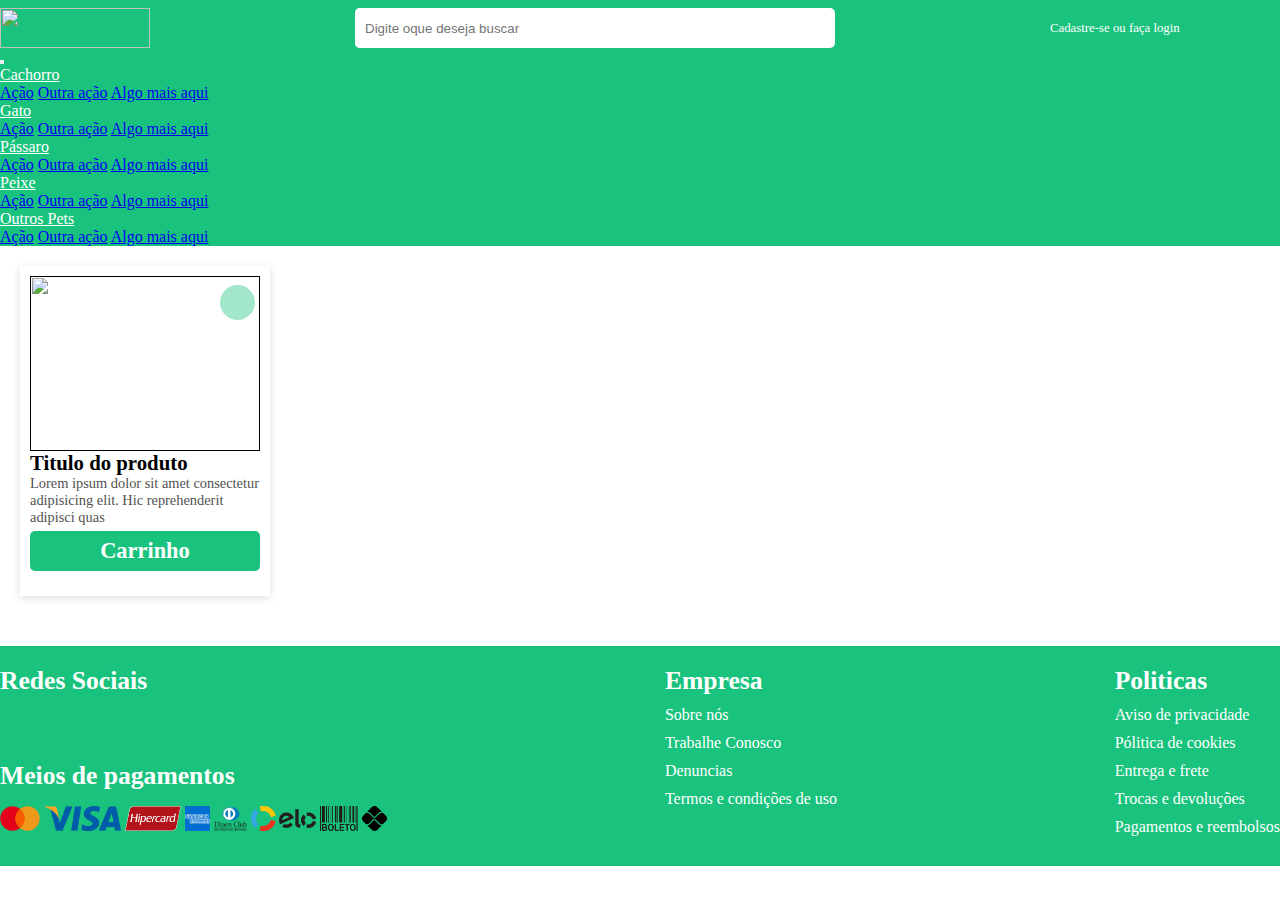
==== index.html @ e33869b9 "first commit" ====
<!DOCTYPE html>
<html lang="pt-br">
  <head>
    <meta charset="UTF-8" />
    <meta name="viewport" content="width=device-width, initial-scale=1.0" />
    <!-- Boostrap -->
    <link
      rel="stylesheet"
      href="https://stackpath.bootstrapcdn.com/bootstrap/4.1.3/css/bootstrap.min.css"
      integrity="sha384-MCw98/SFnGE8fJT3GXwEOngsV7Zt27NXFoaoApmYm81iuXoPkFOJwJ8ERdknLPMO"
      crossorigin="anonymous"
    />
    <script
      src="https://code.jquery.com/jquery-3.3.1.slim.min.js"
      integrity="sha384-q8i/X+965DzO0rT7abK41JStQIAqVgRVzpbzo5smXKp4YfRvH+8abtTE1Pi6jizo"
      crossorigin="anonymous"
    ></script>
    <script
      src="https://cdnjs.cloudflare.com/ajax/libs/popper.js/1.14.3/umd/popper.min.js"
      integrity="sha384-ZMP7rVo3mIykV+2+9J3UJ46jBk0WLaUAdn689aCwoqbBJiSnjAK/l8WvCWPIPm49"
      crossorigin="anonymous"
    ></script>
    <script
      src="https://stackpath.bootstrapcdn.com/bootstrap/4.1.3/js/bootstrap.min.js"
      integrity="sha384-ChfqqxuZUCnJSK3+MXmPNIyE6ZbWh2IMqE241rYiqJxyMiZ6OW/JmZQ5stwEULTy"
      crossorigin="anonymous"
    ></script>
    <!-- Icons Font from Flaticon -->
    <link rel="stylesheet" href="https://cdn-uicons.flaticon.com/2.0.0/uicons-thin-straight/css/uicons-thin-straight.css" />
    <link rel="stylesheet" href="https://cdn-uicons.flaticon.com/2.0.0/uicons-regular-rounded/css/uicons-regular-rounded.css" />
    <link rel="stylesheet" href="https://cdn-uicons.flaticon.com/2.0.0/uicons-brands/css/uicons-brands.css" />
    <!-- Css -->
    <link rel="stylesheet" href="css/estiloGlobal.css" />
    <title>Pet Shop</title>
  </head>
  <body>
    <header class="cabecario">
      <div class="container cabecario-container">
        <!-- Área do logo -->
        <div class="logo-container">
          <a class="logo" href="index.html">
            <img src="" alt="" width="100%" height="100%" />
          </a>
        </div>

        <!-- Barra de busca -->
        <div class="barra-pesquisa-container">
          <input type="text" placeholder="Digite oque deseja buscar" />
          <i class="fi fi-rr-search"></i>
        </div>

        <!-- Demias botões do cabeçarios -->
        <div class="btn-cabecario-container">
          <div class="cadastro-entrar btn-cabecario">
            <i class="fi fi-rr-user"></i>
            <p>Cadastre-se ou faça login</p>
          </div>
          <div class="btn-cabecario">
            <i class="fi fi-rr-headset"></i>
          </div>
          <div class="btn-cabecario">
            <i class="fi fi-rr-heart"></i>
          </div>
          <div class="btn-cabecario">
            <i class="fi fi-rr-shopping-cart"></i>
          </div>
        </div>
      </div>
    </header>
    <nav class="navbar navbar-expand-lg">
      <button
        class="navbar-toggler"
        type="button"
        data-toggle="collapse"
        data-target="#navbarNavDropdown"
        aria-controls="navbarNavDropdown"
        aria-expanded="false"
        aria-label="Alterna navegação"
      >
        <span class="navbar-toggler-icon"></span>
      </button>
      <div class="container">
        <div class="collapse navbar-collapse" id="navbarNavDropdown">
          <ul class="navbar-nav">
            <!-- Cachorro -->
            <li class="nav-item dropdown">
              <a class="nav-link dropdown-toggle" href="#" role="button" data-toggle="dropdown" aria-haspopup="true" aria-expanded="false">
                <i class="fi fi-ts-dog"></i>
                Cachorro
              </a>
              <div class="dropdown-menu" aria-labelledby="navbarDropdownMenuLink">
                <a class="dropdown-item" href="#">Ação</a>
                <a class="dropdown-item" href="#">Outra ação</a>
                <a class="dropdown-item" href="#">Algo mais aqui</a>
              </div>
            </li>
            <!-- Gato -->
            <li class="nav-item dropdown">
              <a class="nav-link dropdown-toggle" href="#" role="button" data-toggle="dropdown" aria-haspopup="true" aria-expanded="false">
                <i class="fi fi-ts-cat"></i>
                Gato
              </a>
              <div class="dropdown-menu" aria-labelledby="navbarDropdownMenuLink">
                <a class="dropdown-item" href="#">Ação</a>
                <a class="dropdown-item" href="#">Outra ação</a>
                <a class="dropdown-item" href="#">Algo mais aqui</a>
              </div>
            </li>
            <!-- Passaro -->
            <li class="nav-item dropdown">
              <a class="nav-link dropdown-toggle" href="#" role="button" data-toggle="dropdown" aria-haspopup="true" aria-expanded="false">
                <i class="fi fi-ts-bird"></i>
                Pássaro
              </a>
              <div class="dropdown-menu" aria-labelledby="navbarDropdownMenuLink">
                <a class="dropdown-item" href="#">Ação</a>
                <a class="dropdown-item" href="#">Outra ação</a>
                <a class="dropdown-item" href="#">Algo mais aqui</a>
              </div>
            </li>
            <!-- Peixe -->
            <li class="nav-item dropdown">
              <a class="nav-link dropdown-toggle" href="#" role="button" data-toggle="dropdown" aria-haspopup="true" aria-expanded="false">
                <i class="fi fi-ts-fish"></i>
                Peixe
              </a>
              <div class="dropdown-menu" aria-labelledby="navbarDropdownMenuLink">
                <a class="dropdown-item" href="#">Ação</a>
                <a class="dropdown-item" href="#">Outra ação</a>
                <a class="dropdown-item" href="#">Algo mais aqui</a>
              </div>
            </li>
            <!-- Outros Pets -->
            <li class="nav-item dropdown">
              <a class="nav-link dropdown-toggle" href="#" role="button" data-toggle="dropdown" aria-haspopup="true" aria-expanded="false">
                Outros Pets
              </a>
              <div class="dropdown-menu" aria-labelledby="navbarDropdownMenuLink">
                <a class="dropdown-item" href="#">Ação</a>
                <a class="dropdown-item" href="#">Outra ação</a>
                <a class="dropdown-item" href="#">Algo mais aqui</a>
              </div>
            </li>
          </ul>
        </div>
      </div>
    </nav>
    <!-- Inicio card -->
    <div class="container card-container">
      <div class="card-produto">
        <a href="">
          <div class="card-img">
            <!-- Local da imagem em src -->
            <img src="" alt="" />
            <div class="card-favorito">
              <i class="fi fi-rr-heart"></i>
            </div>
          </div>
          <!-- Titulo do card. pequeno -->
          <h2 class="card-title">Titulo do produto</h2>
          <!-- Descrição -->
          <p>Lorem ipsum dolor sit amet consectetur adipisicing elit. Hic reprehenderit adipisci quas</p>
        </a>
        <div class="btn-card">
          <!-- add ao carrinho -->
          <a href="">Carrinho</a>
        </div>
      </div>
    </div>
    <!-- Fim Card -->

    <!-- Inicio Rodapé -->
    <footer>
      <div class="container rodape">
        <div class="coluna-rodape">
          <h3 class="titulo-rodape">Redes Sociais</h3>
          <div class="rede-sociais-icon">
            <i class="fi fi-brands-instagram"></i>
            <i class="fi fi-brands-facebook"></i>
            <i class="fi fi-brands-linkedin"></i>
            <i class="fi fi-brands-twitter-alt-square"></i>
          </div>
          <h3 class="titulo-rodape">Meios de pagamentos</h3>
          <div class="meio-de-pagamento-icon">
            <img src="assets/imgCartoes/mastercard-logo.png" alt="" />
            <img src="assets/imgCartoes/visa-logo.png" alt="" />
            <img src="assets/imgCartoes/hypercard-logo.png" alt="" />
            <img src="assets/imgCartoes/americanexpress-logo.png" alt="" />
            <img src="assets/imgCartoes/dinersclub-logo.png" alt="" />
            <img src="assets/imgCartoes/elo-logo.png" alt="" />
            <img src="assets/imgCartoes/barcode-icon.png" alt="" />
            <img src="assets/imgCartoes/pix.png" alt="" />
          </div>
        </div>
        <div class="coluna-rodape">
          <h3 class="titulo-rodape">Empresa</h3>
          <ul class="rodape-texto">
            <li>Sobre nós</li>
            <li>Trabalhe Conosco</li>
            <li>Denuncias</li>
            <li>Termos e condições de uso</li>
          </ul>
        </div>

        <div class="coluna-rodape">
          <h3 class="titulo-rodape">Politicas</h3>
          <ul class="rodape-texto">
            <li>Aviso de privacidade</li>
            <li>Pólitica de cookies</li>
            <li>Entrega e frete</li>
            <li>Trocas e devoluções</li>
            <li>Pagamentos e reembolsos</li>
          </ul>
        </div>
      </div>
    </footer>
    <!-- Fim Rodapé -->
  </body>
</html>
---- css/estiloGlobal.css ----
* {
  margin: 0;
  padding: 0;
  box-sizing: border-box;
  list-style: none;
}
.cabecario {
  background-color: #19c37d;
  color: white;
  padding-top: 8px;
}
.cabecario-container,
.btn-cabecario-container,
.cadastro-entrar {
  display: flex;
  justify-content: space-between;
  align-items: center;
}
/* Logo */
.logo-container {
  width: 150px;
  height: 40px;
}
/* Barra de Buscar */
.barra-pesquisa-container {
  background-color: #fff;
  border-radius: 5px;
  height: 40px;
  width: 480px;
  color: #000;
  display: flex;
  justify-content: space-between;
  align-items: center;
}
.barra-pesquisa-container input {
  height: 100%;
  width: 100%;
  border: none;
  outline: none;
  padding-left: 10px;
  border-radius: 5px;
}
.barra-pesquisa-container i {
  padding: 8px 20px;
  cursor: pointer;
}
/* Icons */
/* correção do icones devido ao before */
.btn-cabecario-container i {
  display: block;
  height: 30px;
  line-height: 1;
  font-size: 30px;
}
.cadastro-entrar {
  width: 150px;
  display: flex;
}
.cadastro-entrar p {
  font-size: 0.8rem;
  margin: auto;
  margin-left: 5px;
  line-height: 15px;
}
.btn-cabecario {
  padding: 5px;
  border-radius: 5px;
  cursor: pointer;
  transition: all 0.2s ease-in-out;
}
.btn-cabecario:not(:first-child) {
  margin-left: 20px;
}
.btn-cabecario:hover {
  background-color: #fff;
  color: #000;
}
/* Barra de Navegação */
.navbar {
  background-color: #19c37d;
}
.nav-link {
  border-radius: 5px;
  color: #fff;
  margin-right: 10px;
  transition: background-color 0.3s ease-in-out, color 0.3s ease-in-out;
}
.nav-link:hover {
  background-color: #fff;
  color: #000;
}

/* Card */
.card-produto {
  height: 330px;
  width: 250px;
  box-shadow: rgba(99, 99, 99, 0.2) 0px 2px 8px 0px;
  margin: 20px;
  padding: 10px;
  cursor: pointer;
}
.card-produto a {
  text-decoration: none;
  color: black;
}
.card-img {
  height: 175px;
  width: 100%;
}
.card-img img {
  height: 100%;
  width: 100%;
}
.card-favorito {
  position: relative;
  display: inline-block;
  top: -170px;
  left: 190px;
  background-color: #19c37d;
  border-radius: 35px;
  width: 35px;
  height: 35px;
  display: flex;
  justify-content: center;
  align-items: center;
  opacity: 0.4;
  transition: opacity 0.2s, transform 0.07s ease-in-out;
}
.card-favorito:hover {
  opacity: 1;
}
.card-favorito:active {
  transform: scale(1.1);
}
.card-favorito i {
  line-height: 1;
  display: block;
  font-size: 20px;
  color: #fff;
}
.card-produto h2 {
  font-size: 1.3rem;
  margin-bottom: 0;
}
.card-produto p {
  opacity: 0.7;
  font-size: 0.9rem;
  margin-bottom: 5px;
  overflow: hidden;
  text-overflow: ellipsis;
  display: -webkit-box;
  -webkit-line-clamp: 3;
  -webkit-box-orient: vertical;
}
.btn-card {
  width: 100%;
  height: 40px;
  border: none;
  background-color: #19c37d;
  border-radius: 5px;
  text-align: center;
  border-radius: 5px;
  transition: background 0.2s ease-in-out;
  transition: transform 0.08s ease-in-out;
}
.btn-card:hover {
  background-color: #16ac6d;
}
.btn-card:active {
  transform: scale(0.95);
}
.btn-card a {
  cursor: pointer;
  line-height: 40px;
  display: block;
  font-weight: bold;
  font-size: 1.4rem;
  color: #fff;
}
/* Rodapé */
footer {
  background-color: #19c37d;
  margin-top: 50px;
  padding: 20px 0;
  color: #fff;
}
.rodape {
  display: flex;
  justify-content: space-between;
}
.titulo-rodape {
  font-size: 1.6rem;
  margin-bottom: 0px;
}
.rodape-texto li {
  cursor: pointer;
  transition: opacity 0.3s ease-in-out;
  margin: 10px 0;
}
.rodape-texto li:hover {
  opacity: 0.8;
}
.rede-sociais-icon {
  display: flex;
}
.rede-sociais-icon i {
  display: block;
  height: 35px;
  font-size: 35px;
  line-height: 1;
  margin: 15px 5px;
}
.meio-de-pagamento-icon img {
  margin-top: 15px;
  height: 25px;
}
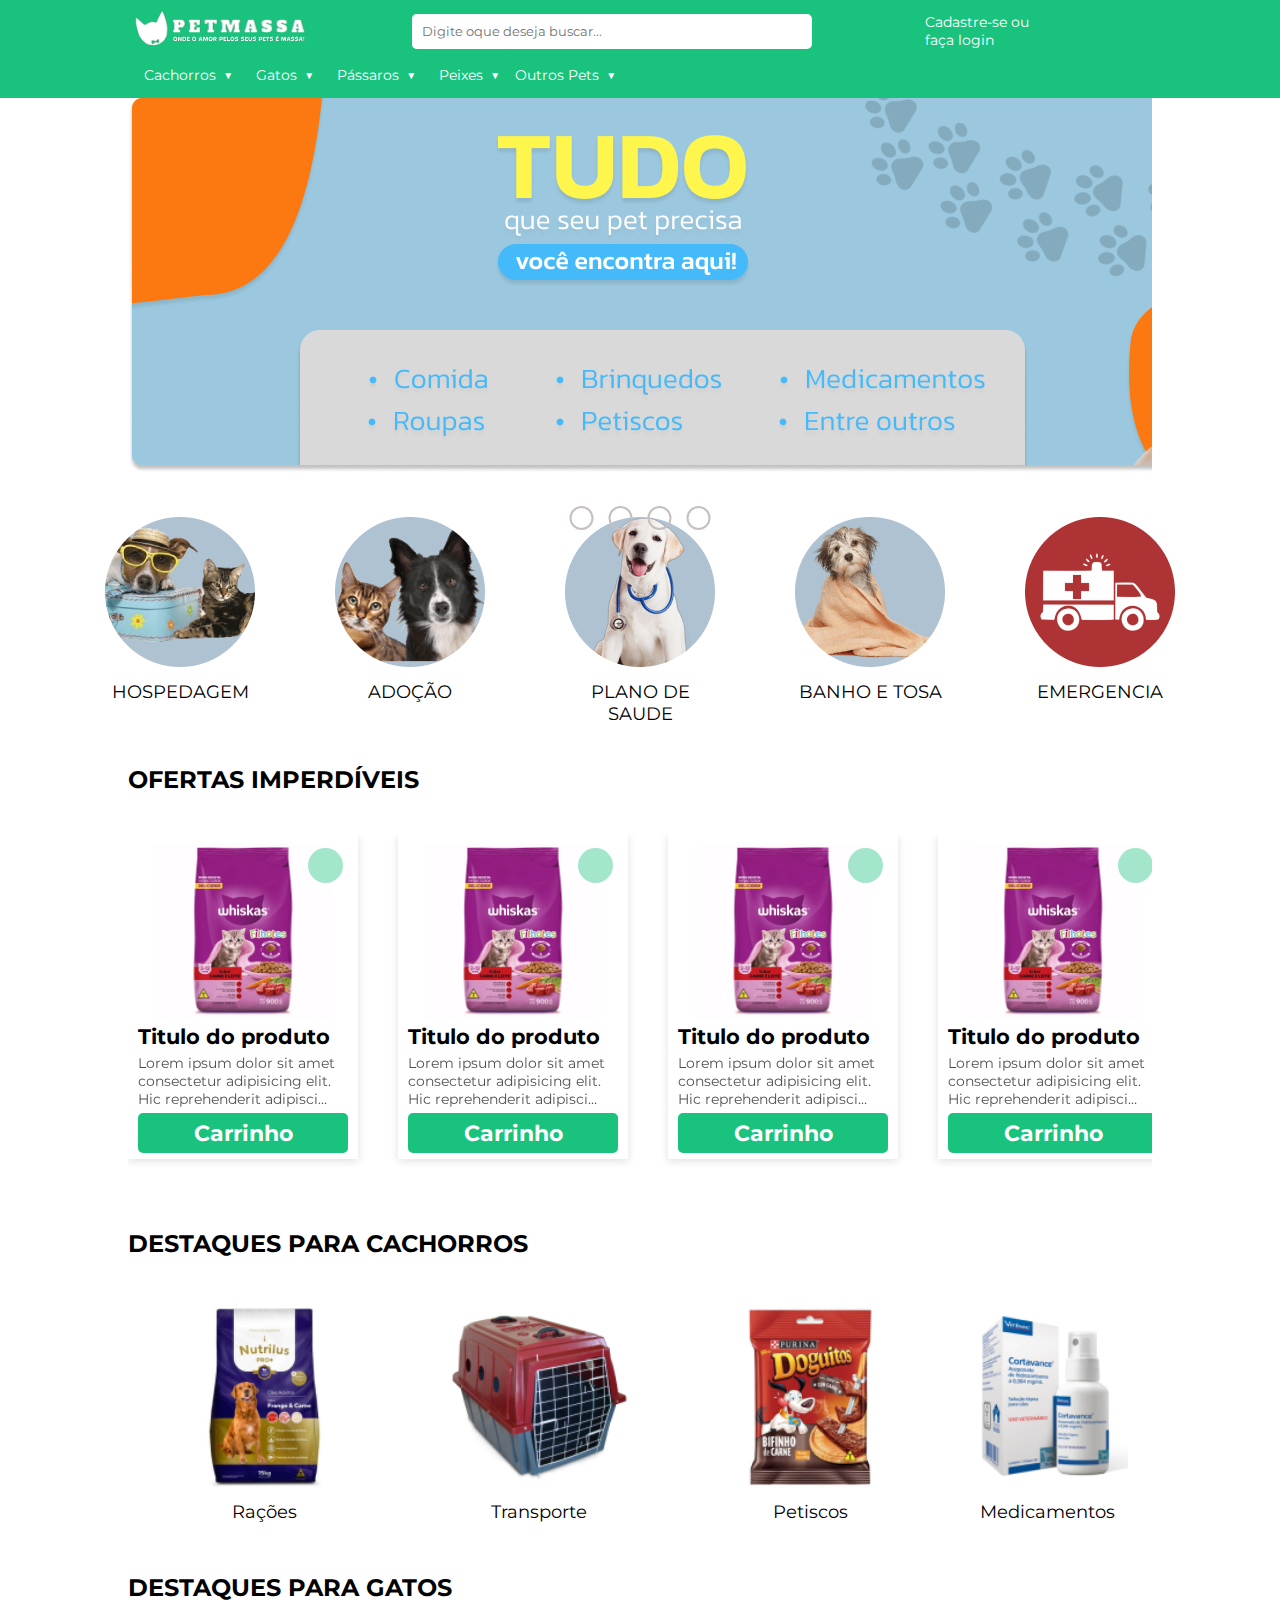
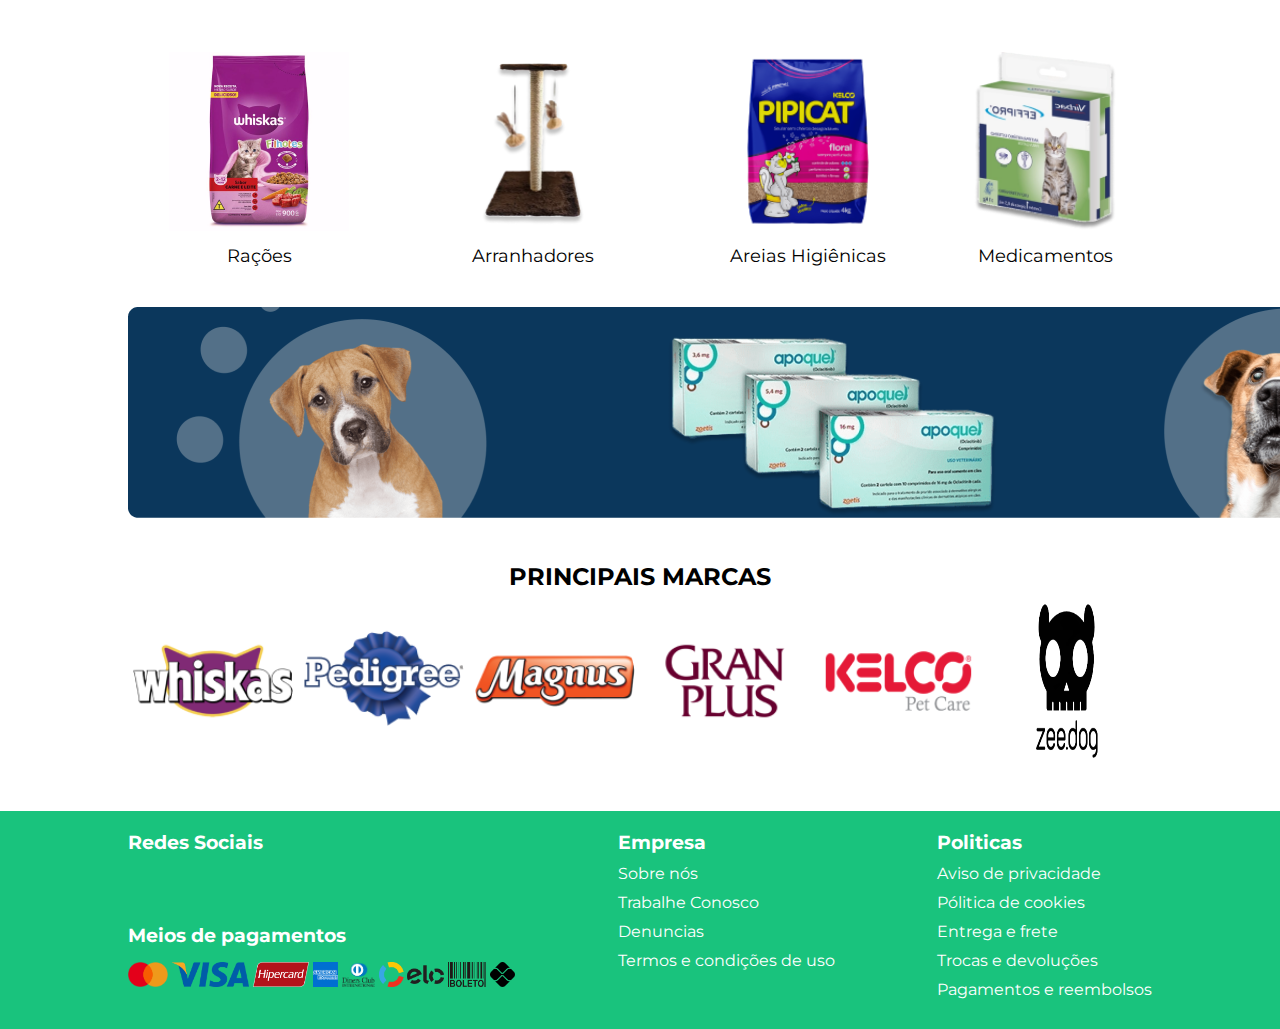
==== commit c7c74caf: "att" ====
--- a/index.html
+++ b/index.html
@@ -3,197 +3,512 @@
   <head>
     <meta charset="UTF-8" />
     <meta name="viewport" content="width=device-width, initial-scale=1.0" />
-    <!-- Boostrap -->
-    <link
-      rel="stylesheet"
-      href="https://stackpath.bootstrapcdn.com/bootstrap/4.1.3/css/bootstrap.min.css"
-      integrity="sha384-MCw98/SFnGE8fJT3GXwEOngsV7Zt27NXFoaoApmYm81iuXoPkFOJwJ8ERdknLPMO"
-      crossorigin="anonymous"
-    />
-    <script
-      src="https://code.jquery.com/jquery-3.3.1.slim.min.js"
-      integrity="sha384-q8i/X+965DzO0rT7abK41JStQIAqVgRVzpbzo5smXKp4YfRvH+8abtTE1Pi6jizo"
-      crossorigin="anonymous"
-    ></script>
-    <script
-      src="https://cdnjs.cloudflare.com/ajax/libs/popper.js/1.14.3/umd/popper.min.js"
-      integrity="sha384-ZMP7rVo3mIykV+2+9J3UJ46jBk0WLaUAdn689aCwoqbBJiSnjAK/l8WvCWPIPm49"
-      crossorigin="anonymous"
-    ></script>
-    <script
-      src="https://stackpath.bootstrapcdn.com/bootstrap/4.1.3/js/bootstrap.min.js"
-      integrity="sha384-ChfqqxuZUCnJSK3+MXmPNIyE6ZbWh2IMqE241rYiqJxyMiZ6OW/JmZQ5stwEULTy"
-      crossorigin="anonymous"
-    ></script>
-    <!-- Icons Font from Flaticon -->
+    <!-- importação externa -->
     <link rel="stylesheet" href="https://cdn-uicons.flaticon.com/2.0.0/uicons-thin-straight/css/uicons-thin-straight.css" />
     <link rel="stylesheet" href="https://cdn-uicons.flaticon.com/2.0.0/uicons-regular-rounded/css/uicons-regular-rounded.css" />
     <link rel="stylesheet" href="https://cdn-uicons.flaticon.com/2.0.0/uicons-brands/css/uicons-brands.css" />
-    <!-- Css -->
-    <link rel="stylesheet" href="css/estiloGlobal.css" />
+    <link rel="preconnect" href="https://fonts.googleapis.com" />
+    <link rel="preconnect" href="https://fonts.gstatic.com" crossorigin />
+    <link href="https://fonts.googleapis.com/css2?family=Montserrat:wght@400;700&display=swap" rel="stylesheet" />
+    <!-- css global -->
+    <link rel="stylesheet" href="styles/global.css" />
+    <!-- css da página -->
+    <link rel="stylesheet" href="styles/index.css" />
     <title>Pet Shop</title>
   </head>
+
   <body>
-    <header class="cabecario">
-      <div class="container cabecario-container">
-        <!-- Área do logo -->
-        <div class="logo-container">
-          <a class="logo" href="index.html">
-            <img src="" alt="" width="100%" height="100%" />
+    <header class="header">
+      <div class="container">
+        <div class="row1-container-header">
+          <!-- logo -->
+          <div class="icon-logo">
+            <a href="index.html">
+              <img src="assets/logo.svg" alt="" />
+            </a>
+          </div>
+          <!-- barra e busca -->
+          <div class="bar-search">
+            <input class="input-search" type="text" placeholder="Digite oque deseja buscar..." />
+            <i class="fi fi-rr-search"></i>
+          </div>
+          <!-- Botões de navegação -->
+          <ul class="grup-btn-header">
+            <li>
+              <a href="pages/login.html">
+                <i class="fi fi-rr-user icon-G"></i>
+                <p>Cadastre-se ou faça login</p>
+              </a>
+            </li>
+            <li>
+              <a href=""><i class="fi fi-rr-headset icon-G"></i></a>
+            </li>
+            <li>
+              <a href="pages/favorites.html"><i class="fi fi-rr-heart icon-G"></i></a>
+            </li>
+            <li>
+              <a href="pages/myCart.html"><i class="fi fi-rr-shopping-cart icon-G"></i></a>
+            </li>
+          </ul>
+        </div>
+        <nav>
+          <ul class="grup-btn-header-nav">
+            <li>
+              <div class="btn-dropdown"><i class="fi fi-ts-dog icon-M"></i><span>Cachorros</span></div>
+              <ul>
+                <li><a href="pages/racao-dog.html">Ração</a></li>
+                <li><a href="pages/products.html">Petiscos e Ossos</a></li>
+                <li><a href="pages/products.html">Brinquedos</a></li>
+                <li><a href="pages/products.html">Farmácia</a></li>
+                <li><a href="pages/products.html">Coleiras, Guias e Peitorais</a></li>
+                <li><a href="pages/products.html">Beleza e Limpeza</a></li>
+                <li><a href="pages/products.html">Camas e Cobertores</a></li>
+                <li><a href="pages/products.html">Acessórios Diversos</a></li>
+                <li><a href="pages/products.html">Roupas</a></li>
+              </ul>
+            </li>
+            <li>
+              <div class="btn-dropdown"><i class="fi fi-ts-cat icon-M"></i><span>Gatos</span></div>
+              <ul>
+                <li><a href="pages/products.html">Ração</a></li>
+                <li><a href="pages/products.html">Petisco</a></li>
+                <li><a href="pages/products.html">Areia e Banho</a></li>
+                <li><a href="pages/products.html">Farmácia</a></li>
+                <li><a href="pages/products.html">Arranhado e Brinquedos</a></li>
+                <li><a href="pages/products.html">Coleiras e Peitorais</a></li>
+                <li><a href="pages/products.html">Camas e Almofadas</a></li>
+              </ul>
+            </li>
+            <li>
+              <div class="btn-dropdown"><i class="fi fi-ts-bird icon-M"></i><span>Pássaros</span></div>
+              <ul>
+                <li><a href="pages/products.html">Alimentação</a></li>
+                <li><a href="pages/products.html">Gaiola e Viveiro</a></li>
+                <li><a href="pages/products.html">Brinquedos e Puleiros</a></li>
+                <li><a href="pages/products.html">Acessórios</a></li>
+                <li><a href="pages/products.html">Farmácia</a></li>
+              </ul>
+            </li>
+            <li>
+              <div class="btn-dropdown"><i class="fi fi-ts-fish icon-M"></i><span>Peixes</span></div>
+              <ul>
+                <li><a href="pages/products.html">Alimentação</a></li>
+                <li><a href="pages/products.html">Equipamentos e Acessórios</a></li>
+                <li><a href="pages/products.html">Aquários e Beteiras</a></li>
+                <li><a href="pages/products.html">Tratamento de Água</a></li>
+                <li><a href="pages/products.html">Decoração</a></li>
+                <li><a href="pages/products.html">Farmácia</a></li>
+              </ul>
+            </li>
+            <li>
+              <div class="btn-dropdown"><span>Outros Pets</span></div>
+              <ul>
+                <li><a href="pages/products.html">Coelhos</a></li>
+                <li><a href="pages/products.html">Hamster</a></li>
+                <li><a href="pages/products.html">Porquinho da Índia</a></li>
+                <li><a href="pages/products.html">Chinchilas</a></li>
+                <li><a href="pages/products.html">Gerbil</a></li>
+                <li><a href="pages/products.html">Furão</a></li>
+              </ul>
+            </li>
+          </ul>
+        </nav>
+      </div>
+    </header>
+    <!-- Fim do Cabeçario -->
+
+    <!--INICIO SLIDER  -->
+    <div class="container">
+      <div class="content">
+        <div class="slides">
+          <input type="radio" name="radio-btn" id="radio1" checked />
+          <input type="radio" name="radio-btn" id="radio2" />
+          <input type="radio" name="radio-btn" id="radio3" />
+          <input type="radio" name="radio-btn" id="radio4" />
+
+          <div class="slide first">
+            <img src="assets/carrocel - banners/slider1.png" alt="" />
+          </div>
+
+          <div class="slide">
+            <img src="assets/carrocel - banners/slider2.png" alt="" />
+          </div>
+
+          <div class="slide">
+            <img src="assets/carrocel - banners/slider3.png" alt="" />
+          </div>
+
+          <div class="slide">
+            <img src="assets/carrocel - banners/slider4.png" alt="" />
+          </div>
+        </div>
+
+        <div class="navigation-bar">
+          <label class="manual-btn" for="radio1"></label>
+          <label class="manual-btn" for="radio2"></label>
+          <label class="manual-btn" for="radio3"></label>
+          <label class="manual-btn" for="radio4"></label>
+        </div>
+      </div>
+      <!-- FIM  SLIDER  -->
+
+      <!--INICIO MENU TERCEIZAADOS -->
+      <div class="menu-terc">
+        <div>
+          <a href="https://petanjo.com/hospedagem-para-cao/jatiuca--maceio--al" target="_blank">
+            <img src="assets/Menu - Terceirizados/hospedagem.png" alt="" />
+            <p class="title-mini-cards">HOSPEDAGEM</p>
           </a>
         </div>
-
-        <!-- Barra de busca -->
-        <div class="barra-pesquisa-container">
-          <input type="text" placeholder="Digite oque deseja buscar" />
-          <i class="fi fi-rr-search"></i>
-        </div>
-
-        <!-- Demias botões do cabeçarios -->
-        <div class="btn-cabecario-container">
-          <div class="cadastro-entrar btn-cabecario">
-            <i class="fi fi-rr-user"></i>
-            <p>Cadastre-se ou faça login</p>
-          </div>
-          <div class="btn-cabecario">
-            <i class="fi fi-rr-headset"></i>
-          </div>
-          <div class="btn-cabecario">
-            <i class="fi fi-rr-heart"></i>
-          </div>
-          <div class="btn-cabecario">
-            <i class="fi fi-rr-shopping-cart"></i>
-          </div>
-        </div>
-      </div>
-    </header>
-    <nav class="navbar navbar-expand-lg">
-      <button
-        class="navbar-toggler"
-        type="button"
-        data-toggle="collapse"
-        data-target="#navbarNavDropdown"
-        aria-controls="navbarNavDropdown"
-        aria-expanded="false"
-        aria-label="Alterna navegação"
-      >
-        <span class="navbar-toggler-icon"></span>
-      </button>
-      <div class="container">
-        <div class="collapse navbar-collapse" id="navbarNavDropdown">
-          <ul class="navbar-nav">
-            <!-- Cachorro -->
-            <li class="nav-item dropdown">
-              <a class="nav-link dropdown-toggle" href="#" role="button" data-toggle="dropdown" aria-haspopup="true" aria-expanded="false">
-                <i class="fi fi-ts-dog"></i>
-                Cachorro
-              </a>
-              <div class="dropdown-menu" aria-labelledby="navbarDropdownMenuLink">
-                <a class="dropdown-item" href="#">Ação</a>
-                <a class="dropdown-item" href="#">Outra ação</a>
-                <a class="dropdown-item" href="#">Algo mais aqui</a>
-              </div>
-            </li>
-            <!-- Gato -->
-            <li class="nav-item dropdown">
-              <a class="nav-link dropdown-toggle" href="#" role="button" data-toggle="dropdown" aria-haspopup="true" aria-expanded="false">
-                <i class="fi fi-ts-cat"></i>
-                Gato
-              </a>
-              <div class="dropdown-menu" aria-labelledby="navbarDropdownMenuLink">
-                <a class="dropdown-item" href="#">Ação</a>
-                <a class="dropdown-item" href="#">Outra ação</a>
-                <a class="dropdown-item" href="#">Algo mais aqui</a>
-              </div>
-            </li>
-            <!-- Passaro -->
-            <li class="nav-item dropdown">
-              <a class="nav-link dropdown-toggle" href="#" role="button" data-toggle="dropdown" aria-haspopup="true" aria-expanded="false">
-                <i class="fi fi-ts-bird"></i>
-                Pássaro
-              </a>
-              <div class="dropdown-menu" aria-labelledby="navbarDropdownMenuLink">
-                <a class="dropdown-item" href="#">Ação</a>
-                <a class="dropdown-item" href="#">Outra ação</a>
-                <a class="dropdown-item" href="#">Algo mais aqui</a>
-              </div>
-            </li>
-            <!-- Peixe -->
-            <li class="nav-item dropdown">
-              <a class="nav-link dropdown-toggle" href="#" role="button" data-toggle="dropdown" aria-haspopup="true" aria-expanded="false">
-                <i class="fi fi-ts-fish"></i>
-                Peixe
-              </a>
-              <div class="dropdown-menu" aria-labelledby="navbarDropdownMenuLink">
-                <a class="dropdown-item" href="#">Ação</a>
-                <a class="dropdown-item" href="#">Outra ação</a>
-                <a class="dropdown-item" href="#">Algo mais aqui</a>
-              </div>
-            </li>
-            <!-- Outros Pets -->
-            <li class="nav-item dropdown">
-              <a class="nav-link dropdown-toggle" href="#" role="button" data-toggle="dropdown" aria-haspopup="true" aria-expanded="false">
-                Outros Pets
-              </a>
-              <div class="dropdown-menu" aria-labelledby="navbarDropdownMenuLink">
-                <a class="dropdown-item" href="#">Ação</a>
-                <a class="dropdown-item" href="#">Outra ação</a>
-                <a class="dropdown-item" href="#">Algo mais aqui</a>
-              </div>
-            </li>
-          </ul>
-        </div>
-      </div>
-    </nav>
-    <!-- Inicio card -->
-    <div class="container card-container">
-      <div class="card-produto">
-        <a href="">
-          <div class="card-img">
-            <!-- Local da imagem em src -->
-            <img src="" alt="" />
-            <div class="card-favorito">
-              <i class="fi fi-rr-heart"></i>
-            </div>
-          </div>
-          <!-- Titulo do card. pequeno -->
-          <h2 class="card-title">Titulo do produto</h2>
-          <!-- Descrição -->
-          <p>Lorem ipsum dolor sit amet consectetur adipisicing elit. Hic reprehenderit adipisci quas</p>
-        </a>
-        <div class="btn-card">
-          <!-- add ao carrinho -->
-          <a href="">Carrinho</a>
+        <div>
+          <a href="https://www.adotepetz.com.br/" target="_blank">
+            <img src="assets/Menu - Terceirizados/adocao.png" alt="" />
+            <p class="title-mini-cards">ADOÇÃO</p>
+          </a>
+        </div>
+        <div>
+          <a href="#">
+            <img src="assets/Menu - Terceirizados/plano - saude.png" alt="" />
+            <p class="title-mini-cards">PLANO DE SAUDE</p>
+          </a>
+        </div>
+        <div>
+          <a href="#">
+            <img src="assets/Menu - Terceirizados/banho - tosa.png" alt="" />
+            <p class="title-mini-cards">BANHO E TOSA</p>
+          </a>
+        </div>
+        <div>
+          <a href="#">
+            <img src="assets/Menu - Terceirizados/emergencia.png" alt="" />
+            <p class="title-mini-cards">EMERGENCIA</p>
+          </a>
+        </div>
+      </div>
+      <!--FIM MENU TERCEIZAADOS -->
+
+      <!--INICIO OFERTAS IMPERDIVEIS -->
+      <div>
+        <!-- Titulo -->
+        <h2 class="titulo-ofertas">OFERTAS IMPERDÍVEIS</h2>
+        <div class="containercards">
+          <!-- Inicio card -->
+          <div class="card-container">
+            <div class="card-produto">
+              <!-- Link para página do produto -->
+              <a href="pages/product.html">
+                <div class="card-img">
+                  <!-- Local da imagem em src -->
+                  <img src="assets/destaque - gatos/recursos/raçao-whiskas.png" alt="" />
+                  <div class="card-favorito">
+                    <i class="fi fi-rr-heart"></i>
+                  </div>
+                </div>
+                <!-- Titulo do card. pequeno -->
+                <h2 class="card-title">Titulo do produto</h2>
+                <!-- Descrição -->
+                <p>Lorem ipsum dolor sit amet consectetur adipisicing elit. Hic reprehenderit adipisci quas</p>
+              </a>
+              <div class="btn-card">
+                <!-- add ao carrinho -->
+                <a href="">Carrinho</a>
+              </div>
+            </div>
+          </div>
+          <!-- Fim Card -->
+
+          <!-- Inicio card -->
+          <div class="card-container">
+            <div class="card-produto">
+              <!-- Link para página do produto -->
+              <a href="pages/product.html">
+                <div class="card-img">
+                  <!-- Local da imagem em src -->
+                  <img src="assets/destaque - gatos/recursos/raçao-whiskas.png" alt="" />
+                  <div class="card-favorito">
+                    <i class="fi fi-rr-heart"></i>
+                  </div>
+                </div>
+                <!-- Titulo do card. pequeno -->
+                <h2 class="card-title">Titulo do produto</h2>
+                <!-- Descrição -->
+                <p>Lorem ipsum dolor sit amet consectetur adipisicing elit. Hic reprehenderit adipisci quas</p>
+              </a>
+              <div class="btn-card">
+                <!-- add ao carrinho -->
+                <a href="">Carrinho</a>
+              </div>
+            </div>
+          </div>
+          <!-- Fim Card -->
+
+          <!-- Inicio card -->
+          <div class="card-container">
+            <div class="card-produto">
+              <!-- Link para página do produto -->
+              <a href="pages/product.html">
+                <div class="card-img">
+                  <!-- Local da imagem em src -->
+                  <img src="assets/destaque - gatos/recursos/raçao-whiskas.png" alt="" />
+                  <div class="card-favorito">
+                    <i class="fi fi-rr-heart"></i>
+                  </div>
+                </div>
+                <!-- Titulo do card. pequeno -->
+                <h2 class="card-title">Titulo do produto</h2>
+                <!-- Descrição -->
+                <p>Lorem ipsum dolor sit amet consectetur adipisicing elit. Hic reprehenderit adipisci quas</p>
+              </a>
+              <div class="btn-card">
+                <!-- add ao carrinho -->
+                <a href="">Carrinho</a>
+              </div>
+            </div>
+          </div>
+          <!-- Fim Card -->
+
+          <!-- Inicio card -->
+          <div class="card-container">
+            <div class="card-produto">
+              <!-- Link para página do produto -->
+              <a href="pages/product.html">
+                <div class="card-img">
+                  <!-- Local da imagem em src -->
+                  <img src="assets/destaque - gatos/recursos/raçao-whiskas.png" alt="" />
+                  <div class="card-favorito">
+                    <i class="fi fi-rr-heart"></i>
+                  </div>
+                </div>
+                <!-- Titulo do card. pequeno -->
+                <h2 class="card-title">Titulo do produto</h2>
+                <!-- Descrição -->
+                <p>Lorem ipsum dolor sit amet consectetur adipisicing elit. Hic reprehenderit adipisci quas</p>
+              </a>
+              <div class="btn-card">
+                <!-- add ao carrinho -->
+                <a href="">Carrinho</a>
+              </div>
+            </div>
+          </div>
+          <!-- Fim Card -->
+
+          <!-- Inicio card -->
+          <div class="card-container">
+            <div class="card-produto">
+              <!-- Link para página do produto -->
+              <a href="pages/product.html">
+                <div class="card-img">
+                  <!-- Local da imagem em src -->
+                  <img src="assets/destaque - gatos/recursos/raçao-whiskas.png" alt="" />
+                  <div class="card-favorito">
+                    <i class="fi fi-rr-heart"></i>
+                  </div>
+                </div>
+                <!-- Titulo do card. pequeno -->
+                <h2 class="card-title">Titulo do produto</h2>
+                <!-- Descrição -->
+                <p>Lorem ipsum dolor sit amet consectetur adipisicing elit. Hic reprehenderit adipisci quas</p>
+              </a>
+              <div class="btn-card">
+                <!-- add ao carrinho -->
+                <a href="">Carrinho</a>
+              </div>
+            </div>
+          </div>
+          <!-- Fim Card -->
+
+          <!-- Inicio card -->
+          <div class="card-container">
+            <div class="card-produto">
+              <!-- Link para página do produto -->
+              <a href="pages/product.html">
+                <div class="card-img">
+                  <!-- Local da imagem em src -->
+                  <img src="assets/destaque - gatos/recursos/raçao-whiskas.png" alt="" />
+                  <div class="card-favorito">
+                    <i class="fi fi-rr-heart"></i>
+                  </div>
+                </div>
+                <!-- Titulo do card. pequeno -->
+                <h2 class="card-title">Titulo do produto</h2>
+                <!-- Descrição -->
+                <p>Lorem ipsum dolor sit amet consectetur adipisicing elit. Hic reprehenderit adipisci quas</p>
+              </a>
+              <div class="btn-card">
+                <!-- add ao carrinho -->
+                <a href="">Carrinho</a>
+              </div>
+            </div>
+          </div>
+          <!-- Fim Card -->
+
+          <!-- Inicio card -->
+          <div class="card-container">
+            <div class="card-produto">
+              <!-- Link para página do produto -->
+              <a href="pages/product.html">
+                <div class="card-img">
+                  <!-- Local da imagem em src -->
+                  <img src="assets/destaque - gatos/recursos/raçao-whiskas.png" alt="" />
+                  <div class="card-favorito">
+                    <i class="fi fi-rr-heart"></i>
+                  </div>
+                </div>
+                <!-- Titulo do card. pequeno -->
+                <h2 class="card-title">Titulo do produto</h2>
+                <!-- Descrição -->
+                <p>Lorem ipsum dolor sit amet consectetur adipisicing elit. Hic reprehenderit adipisci quas</p>
+              </a>
+              <div class="btn-card">
+                <!-- add ao carrinho -->
+                <a href="">Carrinho</a>
+              </div>
+            </div>
+          </div>
+          <!-- Fim Card -->
+
+          <!-- Inicio card -->
+          <div class="card-container">
+            <div class="card-produto">
+              <!-- Link para página do produto -->
+              <a href="pages/product.html">
+                <div class="card-img">
+                  <!-- Local da imagem em src -->
+                  <img src="assets/destaque - gatos/recursos/raçao-whiskas.png" alt="" />
+                  <div class="card-favorito">
+                    <i class="fi fi-rr-heart"></i>
+                  </div>
+                </div>
+                <!-- Titulo do card. pequeno -->
+                <h2 class="card-title">Titulo do produto</h2>
+                <!-- Descrição -->
+                <p>Lorem ipsum dolor sit amet consectetur adipisicing elit. Hic reprehenderit adipisci quas</p>
+              </a>
+              <div class="btn-card">
+                <!-- add ao carrinho -->
+                <a href="">Carrinho</a>
+              </div>
+            </div>
+          </div>
+          <!-- Fim Card -->
+        </div>
+      </div>
+      <!--FIM OFERTAS IMPERDIVEIS -->
+
+      <!--INICIO DESTAQUES - CACHORRO  -->
+      <div class="destaques">
+        <h2 class="title-destaques">DESTAQUES PARA CACHORROS</h2>
+        <div class="itensdest">
+          <div>
+            <a href="#">
+              <img src="assets/destaque - cachorros/recursos/racao  - nutrilus.png" alt="" />
+              <p class="title-mini-cards">Rações</p>
+            </a>
+          </div>
+          <div>
+            <a href="#">
+              <img src="assets/destaque - cachorros/recursos/caixa - transporte.png" alt="" />
+              <p class="title-mini-cards">Transporte</p>
+            </a>
+          </div>
+          <div>
+            <a href="#">
+              <img src="assets/destaque - cachorros/recursos/petisco.png" alt="" />
+              <p class="title-mini-cards">Petiscos</p>
+            </a>
+          </div>
+          <div>
+            <a href="#">
+              <img src="assets/destaque - cachorros/recursos/medicamento.png" alt="" />
+              <p class="title-mini-cards">Medicamentos</p>
+            </a>
+          </div>
+        </div>
+      </div>
+
+      <!--FIM DESTAQUES- CACHORRO  -->
+
+      <!--INICIO DESTAQUES - GATOS  -->
+
+      <div>
+        <h2 class="title-destaques">DESTAQUES PARA GATOS</h2>
+        <div class="itensdest">
+          <div>
+            <a href="#">
+              <img src="assets/destaque - gatos/recursos/raçao-whiskas.png" alt="" />
+              <p class="title-mini-cards">Rações</p>
+            </a>
+          </div>
+          <div>
+            <a href="#">
+              <img src="assets/destaque - gatos/recursos/arranhador.png" alt="" />
+              <p class="title-mini-cards">Arranhadores</p>
+            </a>
+          </div>
+          <div>
+            <a href="#">
+              <img src="assets/destaque - gatos/recursos/areia - higienica.png" alt="" />
+              <p class="title-mini-cards">Areias Higiênicas</p>
+            </a>
+          </div>
+          <div>
+            <a href="#">
+              <img src="assets/destaque - gatos/recursos/medicamento.png" alt="" />
+              <p class="title-mini-cards">Medicamentos</p>
+            </a>
+          </div>
+        </div>
+      </div>
+      <!--FIM DESTAQUES- GATOS  -->
+
+      <!--INICIO BANNER 2  -->
+      <div class="banner2">
+        <img src="assets/carrocel - banners/BANNER 2.png" alt="" />
+      </div>
+
+      <!-- FINAL  BANNER 2  -->
+
+      <!-- INICIO PRINCIPAIS MARCAS -->
+
+      <div id="marcas">
+        <h2>PRINCIPAIS MARCAS</h2>
+        <div class="conteudomarcas">
+          <img src="assets/marcas/whiskas.png" alt="whiskas" />
+          <img src="assets/marcas/pedigree.png" alt="pedigree" />
+          <img src="assets/marcas/magnus.png" alt="magnus" />
+          <img src="assets/marcas/granplus.png" alt="granplus" />
+          <img src="assets/marcas/kelco.png" alt="kelco" />
+          <img src="assets/marcas/zeedog.png" alt="zeedog" />
         </div>
       </div>
     </div>
-    <!-- Fim Card -->
+    <!--  FIM PRINCIPAIS MARCAS -->
 
     <!-- Inicio Rodapé -->
     <footer>
       <div class="container rodape">
         <div class="coluna-rodape">
-          <h3 class="titulo-rodape">Redes Sociais</h3>
+          <h3>Redes Sociais</h3>
           <div class="rede-sociais-icon">
             <i class="fi fi-brands-instagram"></i>
             <i class="fi fi-brands-facebook"></i>
             <i class="fi fi-brands-linkedin"></i>
             <i class="fi fi-brands-twitter-alt-square"></i>
           </div>
-          <h3 class="titulo-rodape">Meios de pagamentos</h3>
+          <h3>Meios de pagamentos</h3>
           <div class="meio-de-pagamento-icon">
-            <img src="assets/imgCartoes/mastercard-logo.png" alt="" />
-            <img src="assets/imgCartoes/visa-logo.png" alt="" />
-            <img src="assets/imgCartoes/hypercard-logo.png" alt="" />
-            <img src="assets/imgCartoes/americanexpress-logo.png" alt="" />
-            <img src="assets/imgCartoes/dinersclub-logo.png" alt="" />
-            <img src="assets/imgCartoes/elo-logo.png" alt="" />
-            <img src="assets/imgCartoes/barcode-icon.png" alt="" />
-            <img src="assets/imgCartoes/pix.png" alt="" />
+            <img src="../assets/cartoes/mastercard-logo.png" alt="" />
+            <img src="../assets/cartoes/visa-logo.png" alt="" />
+            <img src="../assets/cartoes/hypercard-logo.png" alt="" />
+            <img src="../assets/cartoes/americanexpress-logo.png" alt="" />
+            <img src="../assets/cartoes/dinersclub-logo.png" alt="" />
+            <img src="../assets/cartoes/elo-logo.png" alt="" />
+            <img src="../assets/cartoes/barcode-icon.png" alt="" />
+            <img src="../assets/cartoes/pix.png" alt="" />
           </div>
         </div>
         <div class="coluna-rodape">
-          <h3 class="titulo-rodape">Empresa</h3>
+          <h3>Empresa</h3>
           <ul class="rodape-texto">
             <li>Sobre nós</li>
             <li>Trabalhe Conosco</li>
@@ -201,9 +516,8 @@
             <li>Termos e condições de uso</li>
           </ul>
         </div>
-
         <div class="coluna-rodape">
-          <h3 class="titulo-rodape">Politicas</h3>
+          <h3>Politicas</h3>
           <ul class="rodape-texto">
             <li>Aviso de privacidade</li>
             <li>Pólitica de cookies</li>
@@ -215,5 +529,6 @@
       </div>
     </footer>
     <!-- Fim Rodapé -->
+    <script src="./Script.js"></script>
   </body>
 </html>
--- a/styles/global.css
+++ b/styles/global.css
@@ -0,0 +1,290 @@
+* {
+  margin: 0;
+  padding: 0;
+  box-sizing: border-box;
+  list-style: none;
+  text-decoration: none;
+  font-family: "Montserrat", sans-serif;
+}
+.router-top {
+  margin-top: 20px;
+  margin-bottom: 50px;
+}
+.router {
+  margin-bottom: 10px;
+}
+.title-h1 {
+  margin-bottom: 10px;
+}
+.title-h2 {
+  margin: 20px 0;
+}
+.p {
+  line-height: 1.4;
+}
+button {
+  cursor: pointer;
+}
+i {
+  display: block;
+  line-height: 1;
+}
+.icon-G {
+  font-size: 28px;
+  height: 28px;
+}
+.icon-M {
+  font-size: 20px;
+  height: 20px;
+}
+.container {
+  max-width: 80%;
+  width: 100%;
+  margin: auto;
+}
+.config-page {
+  margin: 15px 0;
+  display: flex;
+  justify-content: space-between;
+}
+
+/* Cabeçario Inicio do estilo */
+.header {
+  background-color: #19c37d;
+  padding: 5px 0;
+}
+.row1-container-header {
+  display: flex;
+  justify-content: space-between;
+  align-items: center;
+}
+.grup-btn-header {
+  display: flex;
+  align-items: center;
+}
+
+/* Barra de busca */
+.bar-search {
+  display: flex;
+  justify-content: space-between;
+  align-items: center;
+  background-color: #fff;
+  border-radius: 5px;
+  height: 35px;
+  width: 400px;
+  padding-right: 10px;
+}
+.bar-search input {
+  border: none;
+  outline: none;
+  height: 100%;
+  width: 200%;
+  border-radius: 5px;
+  padding-left: 10px;
+}
+.bar-search i {
+  cursor: pointer;
+}
+/* Barra de busca */
+
+.grup-btn-header-nav {
+  display: flex;
+  align-items: center;
+}
+
+.grup-btn-header li a {
+  display: block;
+  padding: 8px;
+  display: flex;
+  gap: 8px;
+  align-items: center;
+  color: white;
+  border-radius: 5px;
+  transition: background-color 0.2s ease-in-out, color 0.2s ease-in-out;
+  font-size: 1.1em;
+}
+.grup-btn-header li:not(:first-child) {
+  margin-left: 15px;
+}
+.grup-btn-header li a:hover {
+  background-color: #fff;
+  color: #000;
+}
+.btn-dropdown {
+  padding: 8px;
+  display: flex;
+  gap: 8px;
+  align-items: center;
+  color: white;
+  border-radius: 5px;
+  transition: background-color 0.2s ease-in-out, color 0.2s ease-in-out;
+  font-size: 0.9em;
+  cursor: pointer;
+}
+.btn-dropdown:hover {
+  background-color: #fff;
+  color: #000;
+}
+
+.grup-btn-header-nav span::after {
+  margin-left: 8px;
+  font-size: 0.9rem;
+  content: "\25BC";
+}
+.row1-container-header .grup-btn-header li:first-child {
+  width: 150px;
+}
+.row1-container-header .grup-btn-header li p {
+  font-size: 0.8em;
+}
+.grup-btn-header-nav ul {
+  display: none;
+  position: absolute;
+  background-color: #16ac6d;
+  padding: 5px;
+  width: 150px;
+  text-align: left;
+  border-radius: 5px;
+}
+.grup-btn-header-nav ul a {
+  color: #fff;
+  padding: 5px 0;
+  display: block;
+}
+.asider-active {
+  background-color: #16ac6d !important;
+}
+.grup-btn-header-nav ul a:hover {
+  color: #c3c3c3;
+}
+.grup-btn-header-nav li:hover ul {
+  display: block;
+}
+/* Fim do Cabeçario */
+
+/* Card */
+.card-produto {
+  height: 325px;
+  width: 230px;
+  box-shadow: rgba(99, 99, 99, 0.2) 0px 2px 8px 0px;
+  padding: 10px;
+  cursor: pointer;
+}
+.card-produto a {
+  text-decoration: none;
+  color: black;
+}
+.card-img {
+  height: 175px;
+  width: 100%;
+  margin-bottom: 5px;
+}
+.card-img img {
+  height: 100%;
+  width: 100%;
+}
+.card-favorito {
+  position: relative;
+  display: inline-block;
+  top: -175px;
+  left: 170px;
+  background-color: #19c37d;
+  border-radius: 35px;
+  width: 35px;
+  height: 35px;
+  display: flex;
+  justify-content: center;
+  align-items: center;
+  opacity: 0.4;
+  transition: opacity 0.2s, transform 0.07s ease-in-out;
+}
+.card-favorito:hover {
+  opacity: 1;
+}
+.card-favorito:active {
+  transform: scale(1.1);
+}
+.card-favorito i {
+  font-size: 20px;
+  height: 20px;
+  color: #fff;
+}
+.card-produto h2 {
+  font-size: 1.3rem;
+  margin-bottom: 0;
+}
+.card-produto p {
+  margin-top: 5px;
+  opacity: 0.7;
+  font-size: 0.9rem;
+  margin-bottom: 5px;
+  overflow: hidden;
+  text-overflow: ellipsis;
+  display: -webkit-box;
+  -webkit-line-clamp: 3;
+  -webkit-box-orient: vertical;
+}
+.btn-card {
+  width: 100%;
+  height: 40px;
+  border: none;
+  background-color: #19c37d;
+  border-radius: 5px;
+  text-align: center;
+  border-radius: 5px;
+  transition: background 0.2s ease-in-out;
+  transition: transform 0.08s ease-in-out;
+}
+.btn-card:hover {
+  background-color: #16ac6d;
+}
+.btn-card:active {
+  transform: scale(0.95);
+}
+.btn-card a {
+  cursor: pointer;
+  line-height: 40px;
+  display: block;
+  font-weight: bold;
+  font-size: 1.4rem;
+  color: #fff;
+}
+
+/* Rodapé */
+footer {
+  background-color: #19c37d;
+  margin-top: 50px;
+  padding: 20px 0;
+  color: #fff;
+}
+.rodape {
+  display: flex;
+  justify-content: space-between;
+}
+.rodape-texto li {
+  cursor: pointer;
+  transition: opacity 0.3s ease-in-out;
+  margin: 10px 0;
+}
+.rodape-texto li:hover {
+  opacity: 0.8;
+}
+.rede-sociais-icon {
+  display: flex;
+}
+.rede-sociais-icon i {
+  display: block;
+  margin: 15px 5px;
+  height: 40px;
+  font-size: 40px;
+}
+.meio-de-pagamento-icon img {
+  margin-top: 15px;
+  height: 25px;
+}
+.products-scroll-horizontal {
+  display: flex;
+  padding: 0 10px 10px 10px;
+  gap: 25px;
+  overflow-x: scroll;
+}
--- a/styles/index.css
+++ b/styles/index.css
@@ -0,0 +1,132 @@
+/* INICIO MENU TERCEIRIZADOS*/
+.menu-terc {
+  display: flex;
+  margin-top: 40px;
+  justify-content: center;
+  gap: 80px;
+}
+/* FIM MENU TERCEIRIZADOS*/
+
+/* INICIO - OFERTAS */
+.titulo-ofertas {
+  margin: 40px auto;
+}
+/* Estilos para o container principal dos cards */
+.containercards {
+  display: flex;
+  gap: 40px;
+  padding-bottom: 20px;
+  overflow-x: scroll;
+}
+/* FIM - OFERTAS */
+
+/*  INICIO SLIDER */
+.content {
+  width: 100%;
+  overflow: hidden;
+}
+
+.slides {
+  display: flex;
+  width: 400%;
+  height: 100%;
+}
+
+.slide {
+  width: 25%;
+  transition: 0.8s;
+}
+
+.navigation-bar {
+  position: absolute;
+  bottom: 370px;
+  z-index: 1;
+  left: 50%;
+  transform: translate(-50%);
+  display: flex;
+}
+
+.slides input {
+  display: none;
+}
+
+.manual-btn {
+  border: 2px solid #c7bfbf;
+  padding: 10px;
+  border-radius: 20px;
+  cursor: pointer;
+}
+
+.manual-btn:not(:last-child) {
+  margin-right: 15px;
+}
+
+.manual-btn:hover {
+  background-color: #fff;
+  transition: 0.4s;
+}
+
+#radio1:checked ~ .first {
+  margin-left: 0;
+}
+
+#radio2:checked ~ .first {
+  margin-left: -25%;
+}
+
+#radio3:checked ~ .first {
+  margin-left: -50%;
+}
+
+#radio4:checked ~ .first {
+  margin-left: -75%;
+}
+
+/* FIM SLIDER */
+
+/* INICIO DESTAQUES */
+.title-destaques {
+  margin: 50px 0;
+}
+.itensdest {
+  display: flex;
+  justify-content: space-around;
+}
+.itensdest img {
+  height: 179px;
+  right: 179px;
+}
+.title-mini-cards {
+  color: #000000;
+  text-align: center;
+  margin-top: 10px;
+  font-size: 18px;
+}
+/* FIM DESTAQUES */
+
+/* INICIO BANNER 2  */
+
+.banner2 {
+  margin: 40px auto;
+}
+
+/* FIM BANNER 2  */
+
+/* INICIO MARCAS  */
+
+#marcas h2 {
+  text-align: center;
+  margin-bottom: 10px;
+}
+
+.conteudomarcas {
+  display: flex;
+  justify-content: space-around;
+  cursor: pointer;
+}
+
+.conteudomarcas img {
+  width: 160px;
+}
+
+/* FIM MARCAS  */
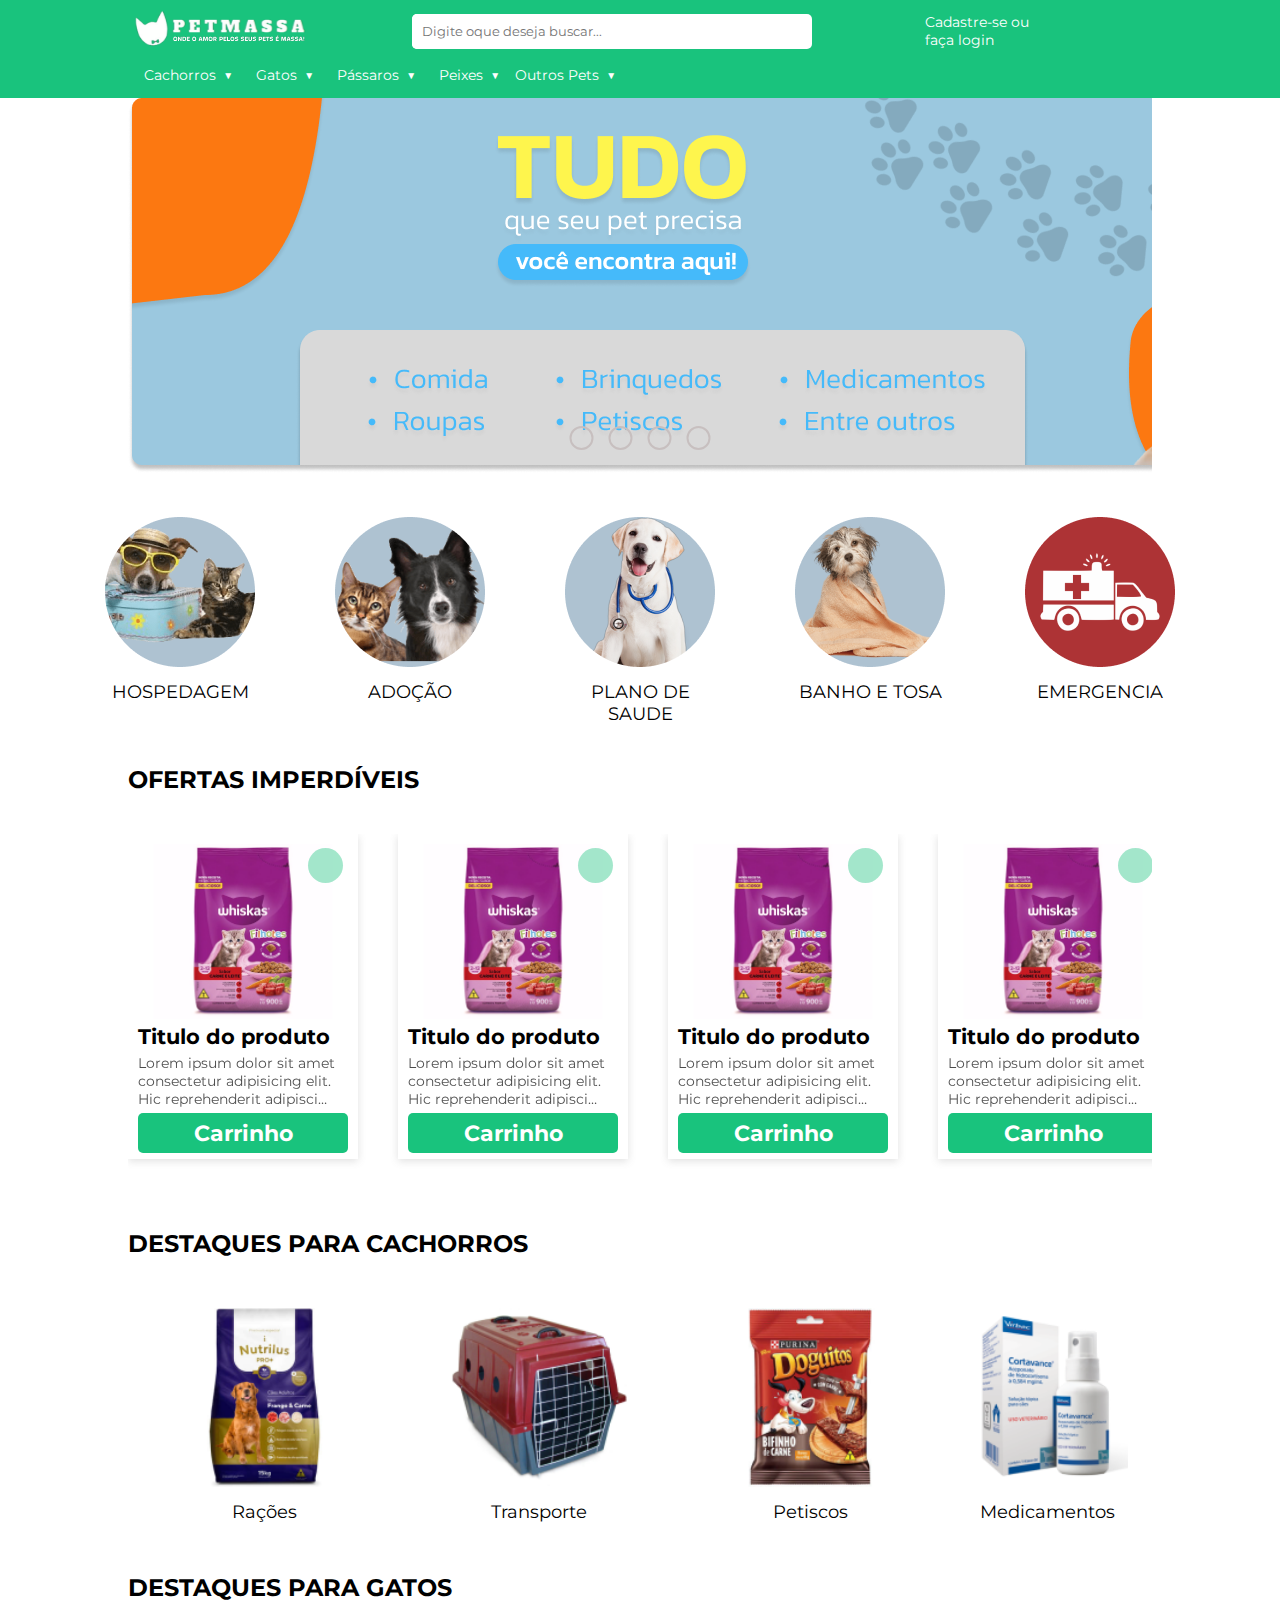
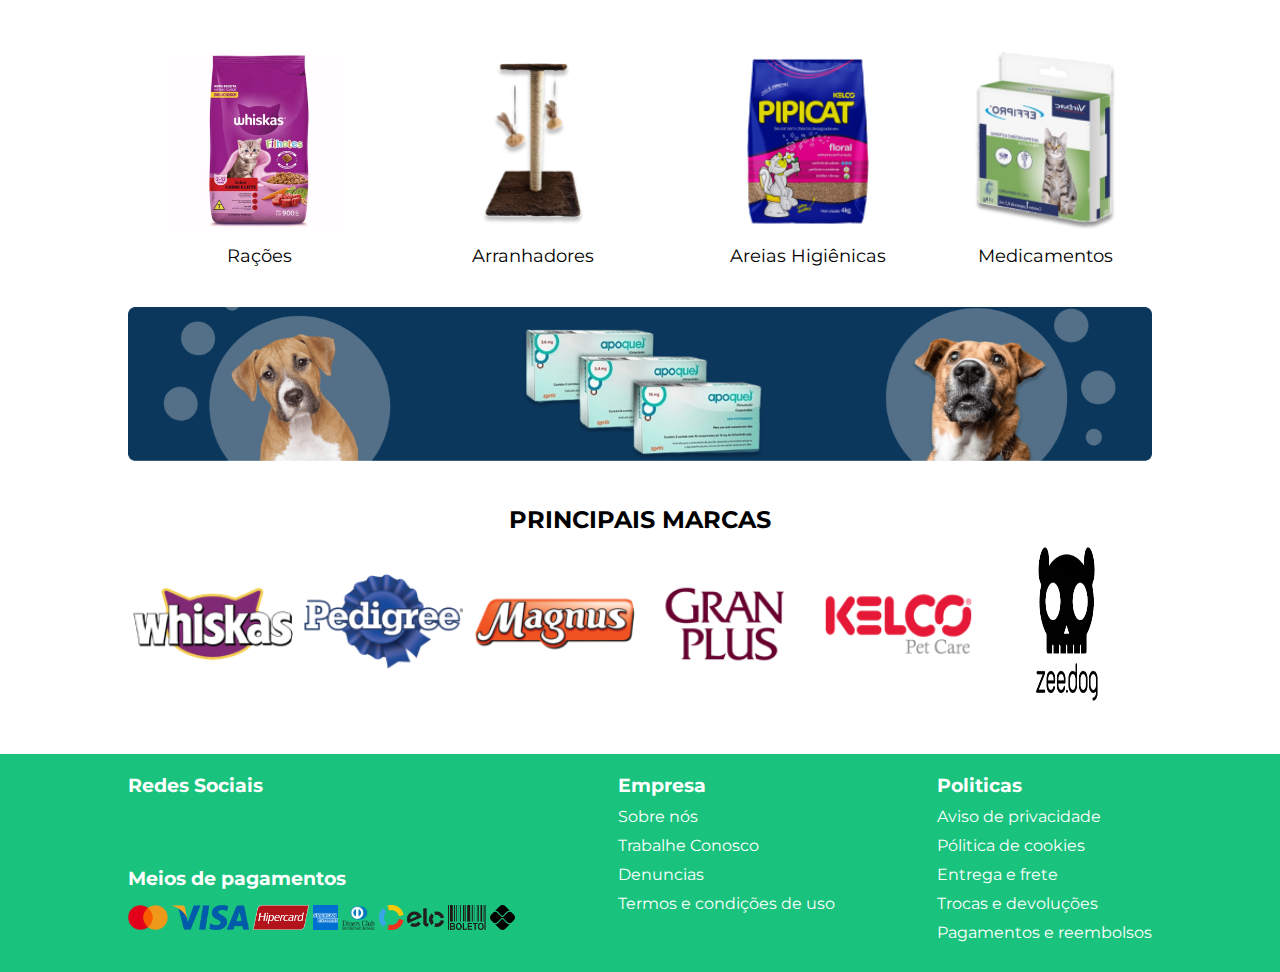
==== commit 4c8f682e: "att final" ====
--- a/index.html
+++ b/index.html
@@ -41,7 +41,7 @@
               </a>
             </li>
             <li>
-              <a href=""><i class="fi fi-rr-headset icon-G"></i></a>
+              <a href="pages/atendimento/atendimento.html"><i class="fi fi-rr-headset icon-G"></i></a>
             </li>
             <li>
               <a href="pages/favorites.html"><i class="fi fi-rr-heart icon-G"></i></a>
@@ -497,14 +497,14 @@
           </div>
           <h3>Meios de pagamentos</h3>
           <div class="meio-de-pagamento-icon">
-            <img src="../assets/cartoes/mastercard-logo.png" alt="" />
-            <img src="../assets/cartoes/visa-logo.png" alt="" />
-            <img src="../assets/cartoes/hypercard-logo.png" alt="" />
-            <img src="../assets/cartoes/americanexpress-logo.png" alt="" />
-            <img src="../assets/cartoes/dinersclub-logo.png" alt="" />
-            <img src="../assets/cartoes/elo-logo.png" alt="" />
-            <img src="../assets/cartoes/barcode-icon.png" alt="" />
-            <img src="../assets/cartoes/pix.png" alt="" />
+            <img src="assets/cartoes/mastercard-logo.png" alt="" />
+            <img src="assets/cartoes/visa-logo.png" alt="" />
+            <img src="assets/cartoes/hypercard-logo.png" alt="" />
+            <img src="assets/cartoes/americanexpress-logo.png" alt="" />
+            <img src="assets/cartoes/dinersclub-logo.png" alt="" />
+            <img src="assets/cartoes/elo-logo.png" alt="" />
+            <img src="assets/cartoes/barcode-icon.png" alt="" />
+            <img src="assets/cartoes/pix.png" alt="" />
           </div>
         </div>
         <div class="coluna-rodape">
--- a/styles/index.css
+++ b/styles/index.css
@@ -39,7 +39,7 @@
 
 .navigation-bar {
   position: absolute;
-  bottom: 370px;
+  bottom: 450px;
   z-index: 1;
   left: 50%;
   transform: translate(-50%);
@@ -108,6 +108,10 @@
 
 .banner2 {
   margin: 40px auto;
+  width: 100%;
+}
+.banner2 img {
+  width: 100%;
 }
 
 /* FIM BANNER 2  */
